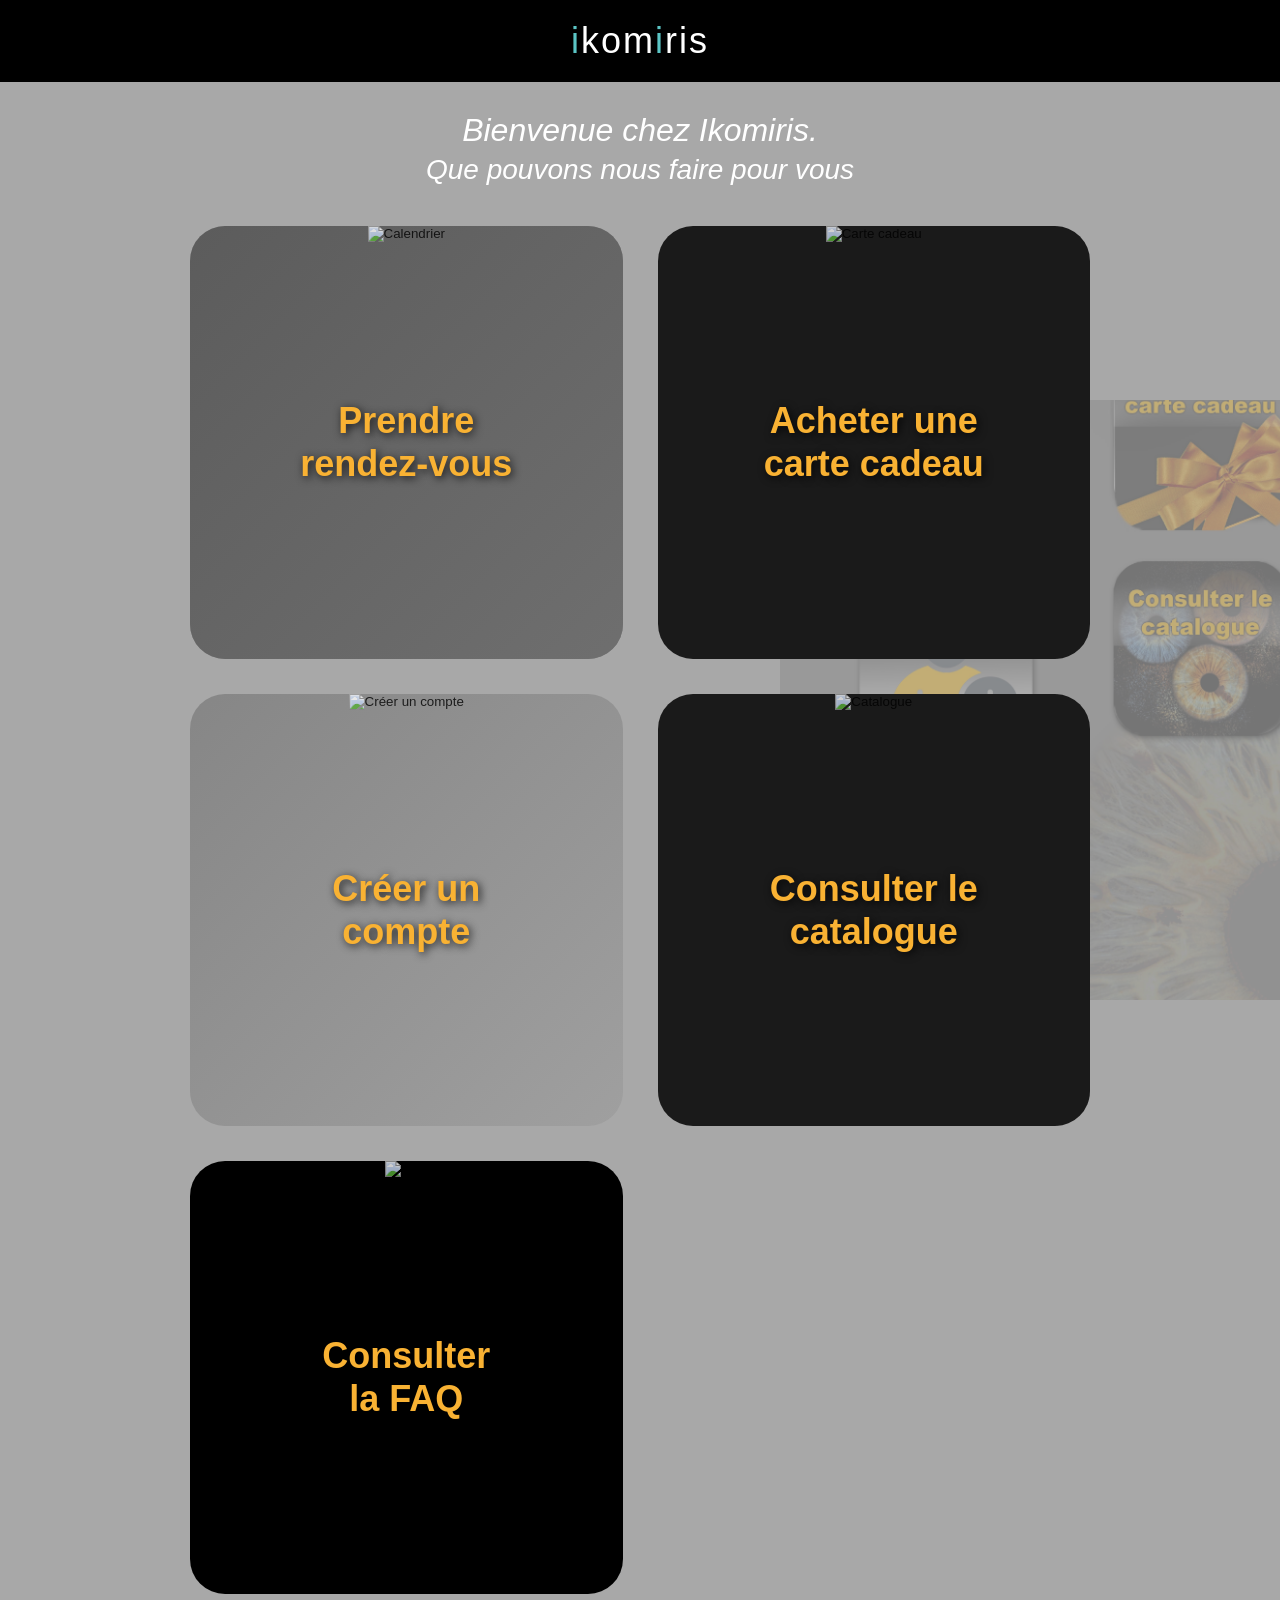
==== index.html @ 74db6ca3 "Initial kiosk interface implementation - Created responsive HTML/CSS/JS interface for tablet kiosk -" ====
<!DOCTYPE html>
<html lang="fr">
<head>
    <meta charset="UTF-8">
    <meta name="viewport" content="width=device-width, initial-scale=1.0, user-scalable=no">
    <meta name="mobile-web-app-capable" content="yes">
    <meta name="apple-mobile-web-app-capable" content="yes">
    <title>Ikomiris - Kiosk</title>
    <link rel="stylesheet" href="styles.css">
</head>
<body>
    <!-- Header with logo -->
    <header class="header">
        <div class="logo">
            <span class="logo-i">i</span><span class="logo-text">kom</span><span class="logo-i">i</span><span class="logo-text">ris</span>
        </div>
    </header>

    <!-- Main content -->
    <main class="main-content">
        <!-- Welcome message -->
        <div class="welcome-message">
            <p class="welcome-title">Bienvenue chez Ikomiris.</p>
            <p class="welcome-subtitle">Que pouvons nous faire pour vous</p>
        </div>

        <!-- Service cards grid -->
        <div class="services-grid">
            <!-- Card 1: Prendre rendez-vous -->
            <button class="service-card card-appointment" data-service="appointment">
                <div class="card-image">
                    <img src="assets/calendar.jpg" alt="Calendrier">
                </div>
                <div class="card-label">
                    <span class="card-text">Prendre<br>rendez-vous</span>
                </div>
            </button>

            <!-- Card 2: Acheter une carte cadeau -->
            <button class="service-card card-giftcard" data-service="giftcard">
                <div class="card-image">
                    <img src="assets/gift.jpg" alt="Carte cadeau">
                </div>
                <div class="card-label">
                    <span class="card-text">Acheter une<br>carte cadeau</span>
                </div>
            </button>

            <!-- Card 3: Créer un compte -->
            <button class="service-card card-account" data-service="account">
                <div class="card-image">
                    <img src="assets/account.jpg" alt="Créer un compte">
                </div>
                <div class="card-label">
                    <span class="card-text">Créer un<br>compte</span>
                </div>
            </button>

            <!-- Card 4: Consulter le catalogue -->
            <button class="service-card card-catalog" data-service="catalog">
                <div class="card-image">
                    <img src="assets/iris.jpg" alt="Catalogue">
                </div>
                <div class="card-label">
                    <span class="card-text">Consulter le<br>catalogue</span>
                </div>
            </button>

            <!-- Card 5: Consulter la FAQ -->
            <button class="service-card card-faq" data-service="faq">
                <div class="card-image">
                    <img src="assets/faq.jpg" alt="FAQ">
                </div>
                <div class="card-label">
                    <span class="card-text">Consulter<br>la FAQ</span>
                </div>
            </button>
        </div>
    </main>

    <!-- Background iris image -->
    <div class="background-iris"></div>

    <!-- JavaScript -->
    <script src="script.js"></script>
</body>
</html>
---- styles.css ----
/* Reset and base styles */
* {
    margin: 0;
    padding: 0;
    box-sizing: border-box;
}

body {
    font-family: 'Arial', 'Helvetica', sans-serif;
    background-color: #a8a8a8;
    color: #fff;
    overflow: hidden;
    position: relative;
    width: 100vw;
    height: 100vh;
    -webkit-touch-callout: none;
    -webkit-user-select: none;
    user-select: none;
}

/* Header */
.header {
    background-color: #000;
    padding: 20px 0;
    text-align: center;
    position: relative;
    z-index: 10;
}

.logo {
    font-size: 36px;
    font-weight: 300;
    letter-spacing: 2px;
}

.logo-i {
    color: #5bc5c5;
    font-weight: 400;
}

.logo-text {
    color: #fff;
}

/* Main content */
.main-content {
    position: relative;
    z-index: 5;
    padding: 30px 60px;
    max-width: 1200px;
    margin: 0 auto;
}

/* Welcome message */
.welcome-message {
    text-align: center;
    margin-bottom: 40px;
}

.welcome-title {
    font-size: 28px;
    font-style: italic;
    margin-bottom: 5px;
    color: #fff;
}

.welcome-subtitle {
    font-size: 24px;
    font-style: italic;
    color: #fff;
}

/* Services grid */
.services-grid {
    display: grid;
    grid-template-columns: repeat(2, 1fr);
    gap: 30px;
    max-width: 800px;
    margin: 0 auto;
}

/* Service card */
.service-card {
    position: relative;
    width: 100%;
    aspect-ratio: 1;
    border: none;
    border-radius: 35px;
    overflow: hidden;
    cursor: pointer;
    transition: transform 0.2s ease, box-shadow 0.2s ease;
    background: #333;
    padding: 0;
    display: flex;
    flex-direction: column;
    justify-content: center;
    align-items: center;
    -webkit-tap-highlight-color: transparent;
}

.service-card:active {
    transform: scale(0.95);
    box-shadow: 0 5px 15px rgba(0, 0, 0, 0.5);
}

.service-card:hover {
    transform: scale(1.02);
    box-shadow: 0 10px 30px rgba(0, 0, 0, 0.6);
}

/* Card image */
.card-image {
    position: absolute;
    top: 0;
    left: 0;
    width: 100%;
    height: 100%;
    z-index: 1;
}

.card-image img {
    width: 100%;
    height: 100%;
    object-fit: cover;
    opacity: 0.8;
}

/* Card label */
.card-label {
    position: relative;
    z-index: 2;
    text-align: center;
    padding: 20px;
}

.card-text {
    font-size: 32px;
    font-weight: bold;
    color: #f9b233;
    text-shadow: 2px 2px 8px rgba(0, 0, 0, 0.8);
    line-height: 1.2;
    display: inline-block;
}

/* Specific card styling */
.card-appointment .card-image {
    background: linear-gradient(135deg, rgba(255,255,255,0.2), rgba(200,200,200,0.4));
}

.card-giftcard {
    background: #1a1a1a;
}

.card-account {
    background: linear-gradient(135deg, rgba(100,100,100,0.5), rgba(150,150,150,0.5));
}

.card-catalog {
    background: #1a1a1a;
}

.card-faq {
    background: #000;
}

/* Fifth card positioning */
.service-card:nth-child(5) {
    grid-column: 1;
}

/* Background iris */
.background-iris {
    position: fixed;
    bottom: -100px;
    right: -100px;
    width: 600px;
    height: 600px;
    background-image: url('visuelKiosk.jpg');
    background-size: cover;
    background-position: bottom right;
    opacity: 0.3;
    z-index: 1;
    pointer-events: none;
}

/* Tablet landscape optimization */
@media screen and (min-width: 768px) and (orientation: landscape) {
    .services-grid {
        max-width: 900px;
        gap: 35px;
    }

    .welcome-title {
        font-size: 32px;
    }

    .welcome-subtitle {
        font-size: 28px;
    }

    .card-text {
        font-size: 36px;
    }
}

/* Tablet portrait optimization */
@media screen and (max-width: 767px) and (orientation: portrait) {
    .main-content {
        padding: 20px 30px;
    }

    .services-grid {
        grid-template-columns: 1fr;
        gap: 25px;
        max-width: 400px;
    }

    .service-card {
        aspect-ratio: 1.2;
    }

    .card-text {
        font-size: 28px;
    }
}

/* Touch optimization */
@media (hover: none) {
    .service-card:hover {
        transform: none;
    }
}

/* Prevent text selection and context menu */
.service-card * {
    pointer-events: none;
}

.service-card {
    pointer-events: auto;
}

/* Loading animation */
@keyframes pulse {
    0%, 100% {
        opacity: 1;
    }
    50% {
        opacity: 0.7;
    }
}

.service-card.loading {
    animation: pulse 1s infinite;
}

/* Accessibility - focus states */
.service-card:focus {
    outline: 3px solid #5bc5c5;
    outline-offset: 4px;
}

/* Fully Kiosk Browser optimizations */
body.kiosk-mode {
    overflow: hidden;
    position: fixed;
    width: 100%;
    height: 100%;
}
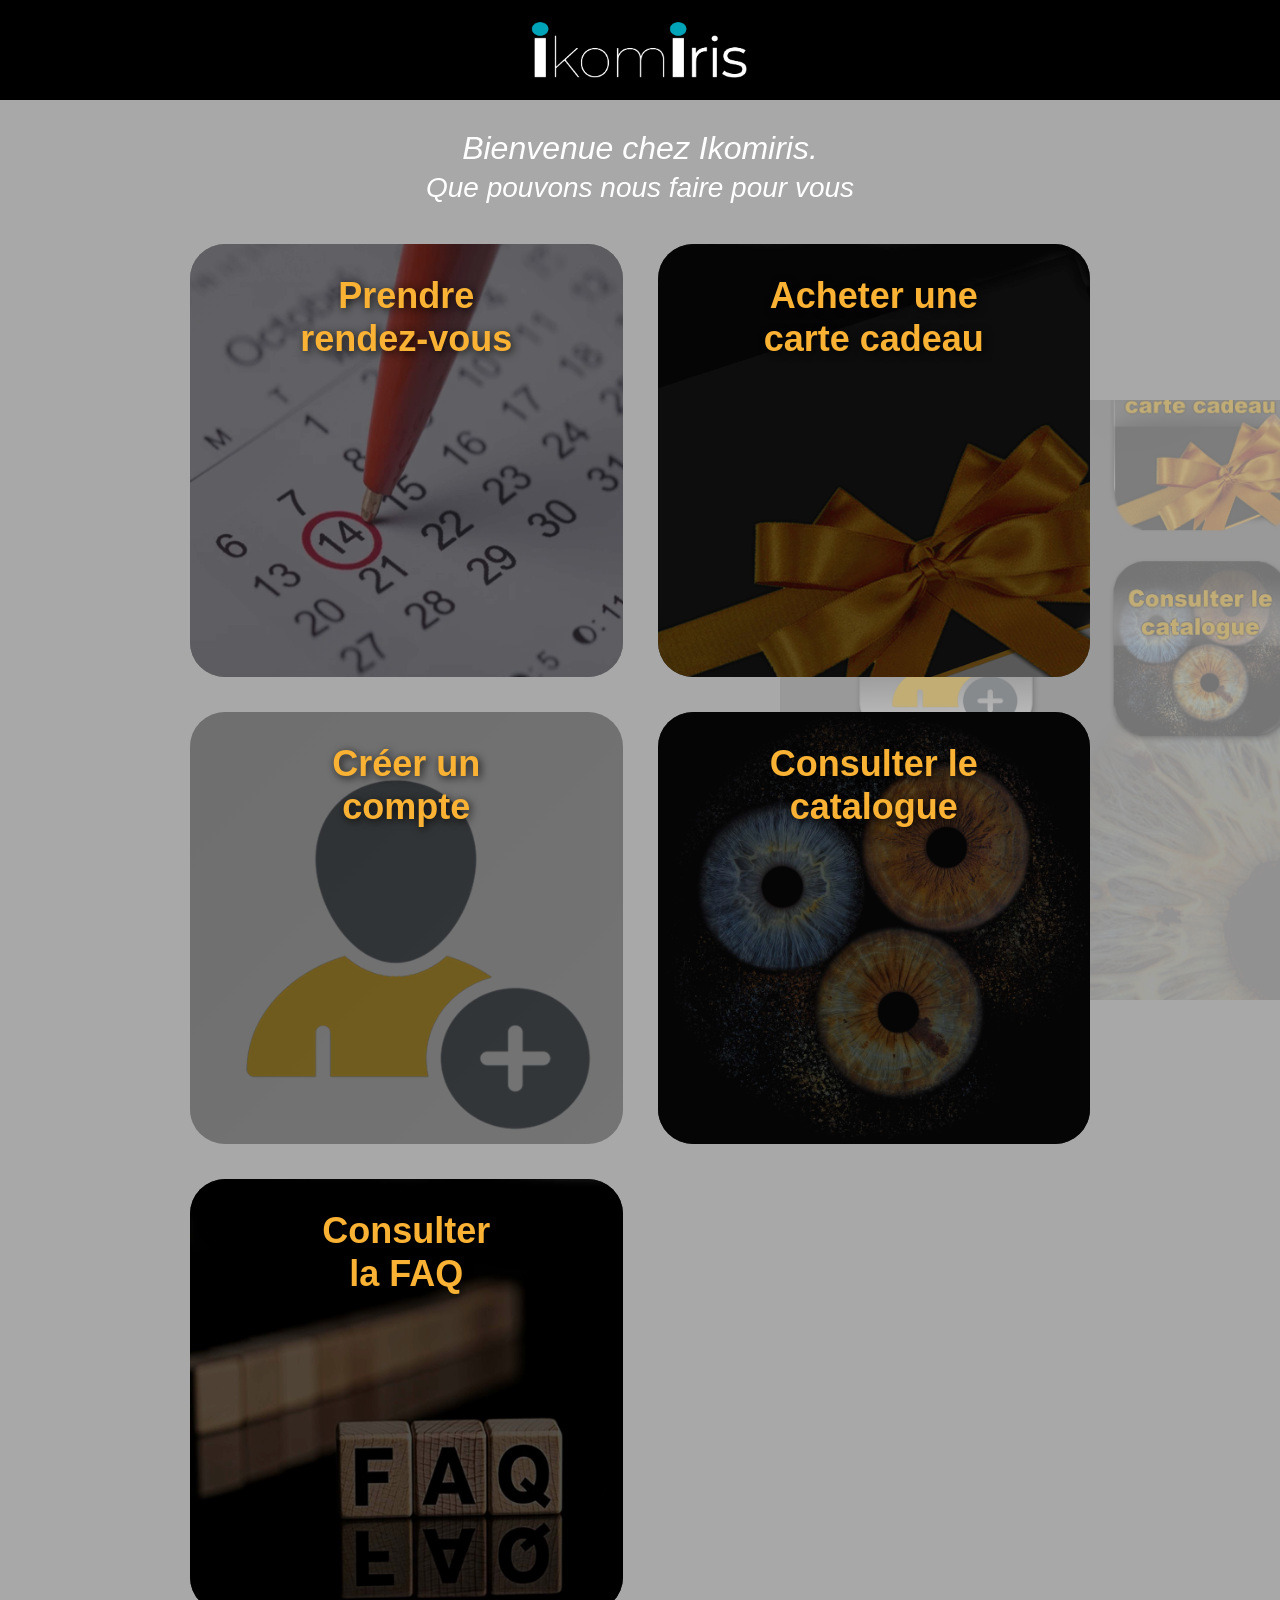
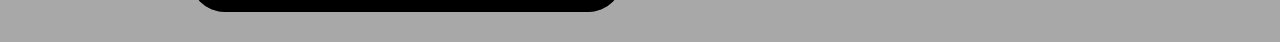
==== commit 92b833a6: "Update logo and text positioning - Replace text logo with Logo IKI_Enseigne.png image in header - Po" ====
--- a/index.html
+++ b/index.html
@@ -11,9 +11,7 @@
 <body>
     <!-- Header with logo -->
     <header class="header">
-        <div class="logo">
-            <span class="logo-i">i</span><span class="logo-text">kom</span><span class="logo-i">i</span><span class="logo-text">ris</span>
-        </div>
+        <img src="assets/Logo IKI_Enseigne.png" alt="Ikomiris" class="logo-image">
     </header>
 
     <!-- Main content -->
--- a/styles.css
+++ b/styles.css
@@ -25,6 +25,16 @@
     text-align: center;
     position: relative;
     z-index: 10;
+    display: flex;
+    justify-content: center;
+    align-items: center;
+}
+
+.logo-image {
+    height: 60px;
+    width: auto;
+    max-width: 90%;
+    object-fit: contain;
 }
 
 .logo {
@@ -93,7 +103,7 @@
     padding: 0;
     display: flex;
     flex-direction: column;
-    justify-content: center;
+    justify-content: flex-start;
     align-items: center;
     -webkit-tap-highlight-color: transparent;
 }
@@ -130,7 +140,8 @@
     position: relative;
     z-index: 2;
     text-align: center;
-    padding: 20px;
+    padding: 30px 20px 20px 20px;
+    margin-top: 0;
 }
 
 .card-text {
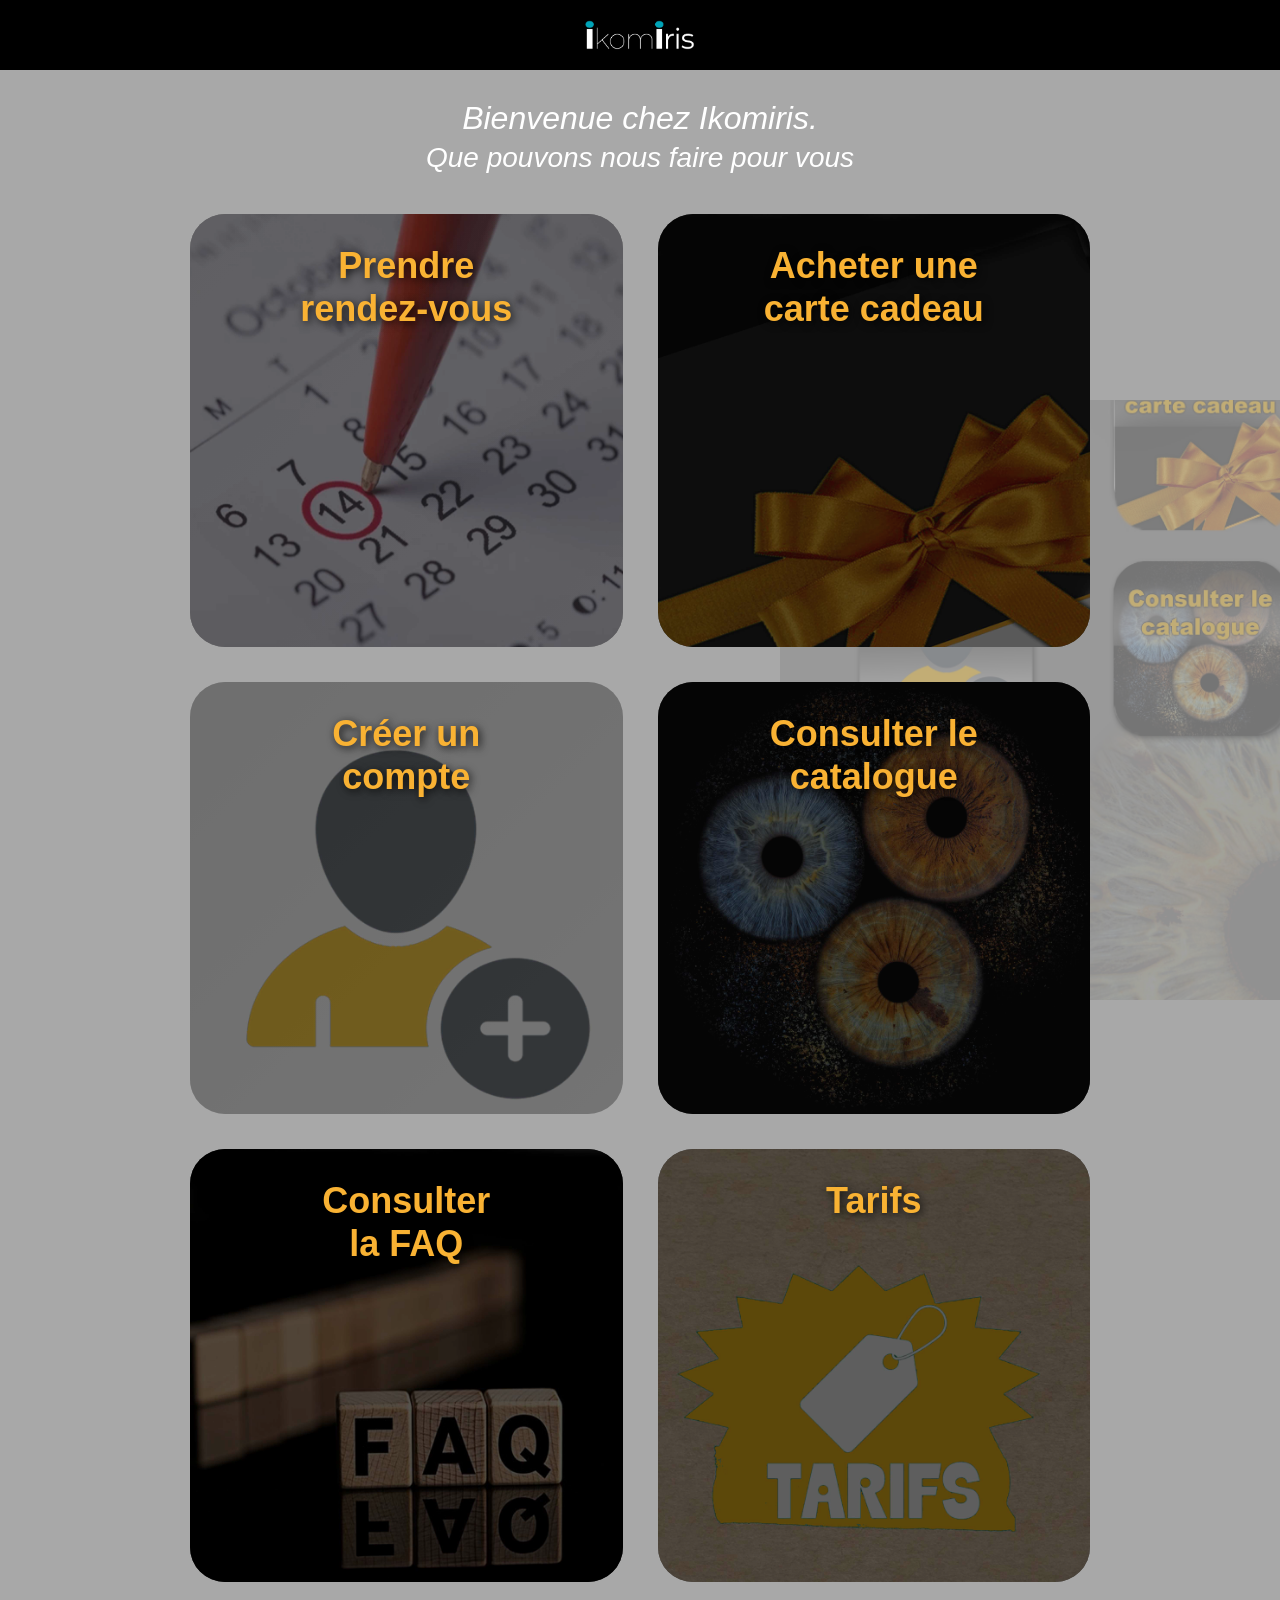
==== commit 2a44db1a: "Add Tarifs (Pricing) service button - Add new "Tarifs" card button with tarifs.jpg image - Configure" ====
--- a/index.html
+++ b/index.html
@@ -73,6 +73,16 @@
                     <span class="card-text">Consulter<br>la FAQ</span>
                 </div>
             </button>
+
+            <!-- Card 6: Tarifs -->
+            <button class="service-card card-pricing" data-service="pricing">
+                <div class="card-image">
+                    <img src="assets/tarifs.jpg" alt="Tarifs">
+                </div>
+                <div class="card-label">
+                    <span class="card-text">Tarifs</span>
+                </div>
+            </button>
         </div>
     </main>
 
--- a/styles.css
+++ b/styles.css
@@ -31,7 +31,7 @@
 }
 
 .logo-image {
-    height: 60px;
+    height: 30px;
     width: auto;
     max-width: 90%;
     object-fit: contain;
@@ -174,11 +174,6 @@
     background: #000;
 }
 
-/* Fifth card positioning */
-.service-card:nth-child(5) {
-    grid-column: 1;
-}
-
 /* Background iris */
 .background-iris {
     position: fixed;
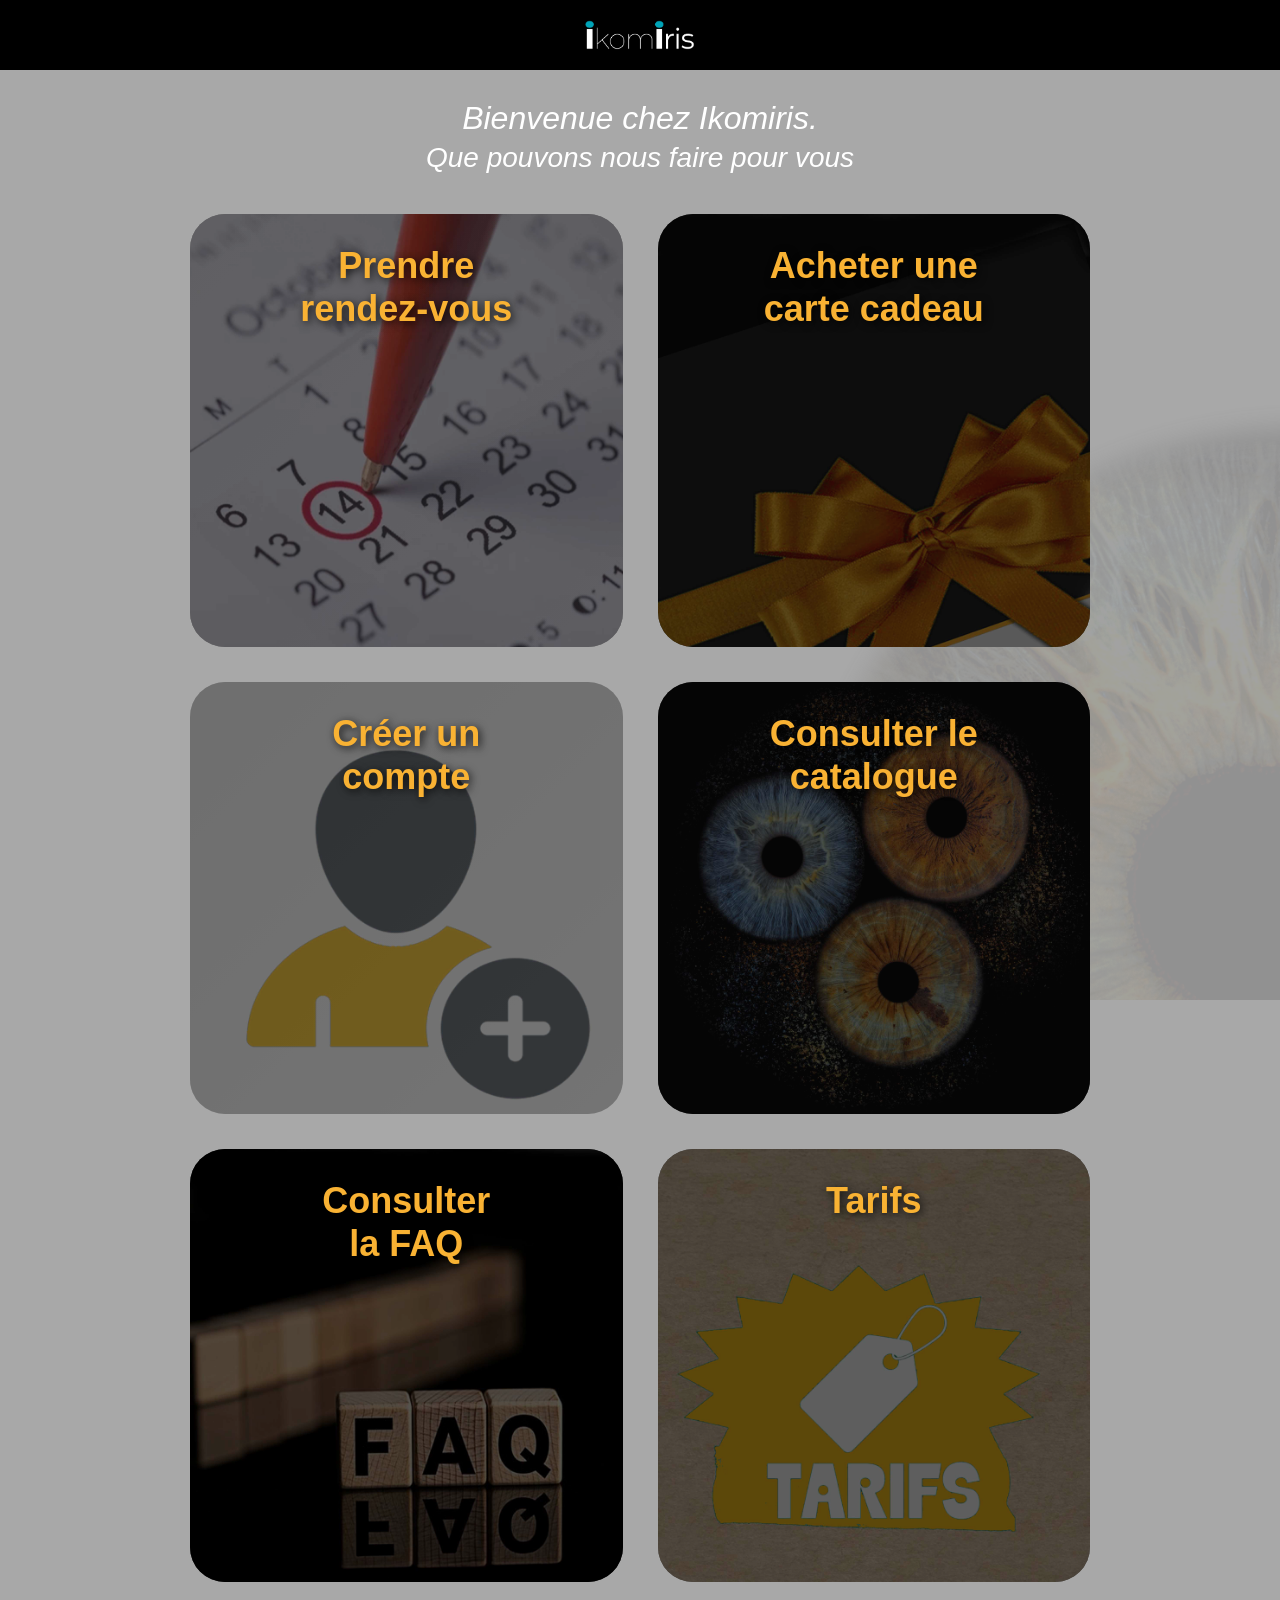
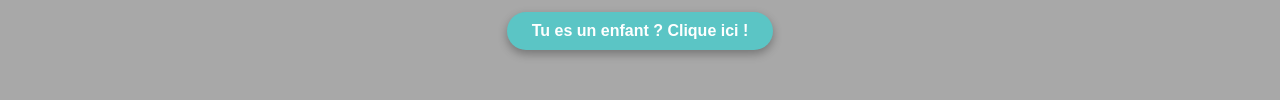
==== commit 2ec1a138: "Add kids button with mascot video feature Added a centered button below the 6 service cards for chil" ====
--- a/index.html
+++ b/index.html
@@ -84,7 +84,21 @@
                 </div>
             </button>
         </div>
+
+        <!-- Kids button -->
+        <div class="kids-button-container">
+            <button class="kids-button" id="kidsButton">
+                Tu es un enfant ? Clique ici !
+            </button>
+        </div>
     </main>
+
+    <!-- Video modal -->
+    <div id="videoModal" class="video-modal">
+        <video id="mascotteVideo" class="mascotte-video">
+            <source src="assets/Mascotte.mp4" type="video/mp4">
+        </video>
+    </div>
 
     <!-- Background iris image -->
     <div class="background-iris"></div>
--- a/styles.css
+++ b/styles.css
@@ -174,6 +174,63 @@
     background: #000;
 }
 
+/* Kids button container */
+.kids-button-container {
+    display: flex;
+    justify-content: center;
+    margin-top: 30px;
+    margin-bottom: 20px;
+}
+
+/* Kids button */
+.kids-button {
+    background-color: #5bc5c5;
+    color: #fff;
+    border: none;
+    border-radius: 20px;
+    padding: 10px 25px;
+    font-size: 16px;
+    font-weight: bold;
+    cursor: pointer;
+    transition: transform 0.2s ease, box-shadow 0.2s ease, background-color 0.2s ease;
+    -webkit-tap-highlight-color: transparent;
+    box-shadow: 0 4px 10px rgba(0, 0, 0, 0.3);
+}
+
+.kids-button:hover {
+    background-color: #4ab0b0;
+    transform: scale(1.05);
+    box-shadow: 0 6px 15px rgba(0, 0, 0, 0.4);
+}
+
+.kids-button:active {
+    transform: scale(0.98);
+}
+
+/* Video modal */
+.video-modal {
+    display: none;
+    position: fixed;
+    top: 0;
+    left: 0;
+    width: 100vw;
+    height: 100vh;
+    background-color: #000;
+    z-index: 1000;
+    justify-content: center;
+    align-items: center;
+}
+
+.video-modal.active {
+    display: flex;
+}
+
+.mascotte-video {
+    width: 100%;
+    height: 100%;
+    object-fit: contain;
+}
+
 /* Background iris */
 .background-iris {
     position: fixed;
@@ -181,7 +238,7 @@
     right: -100px;
     width: 600px;
     height: 600px;
-    background-image: url('visuelKiosk.jpg');
+    background-image: url('assets/oeil.png');
     background-size: cover;
     background-position: bottom right;
     opacity: 0.3;
